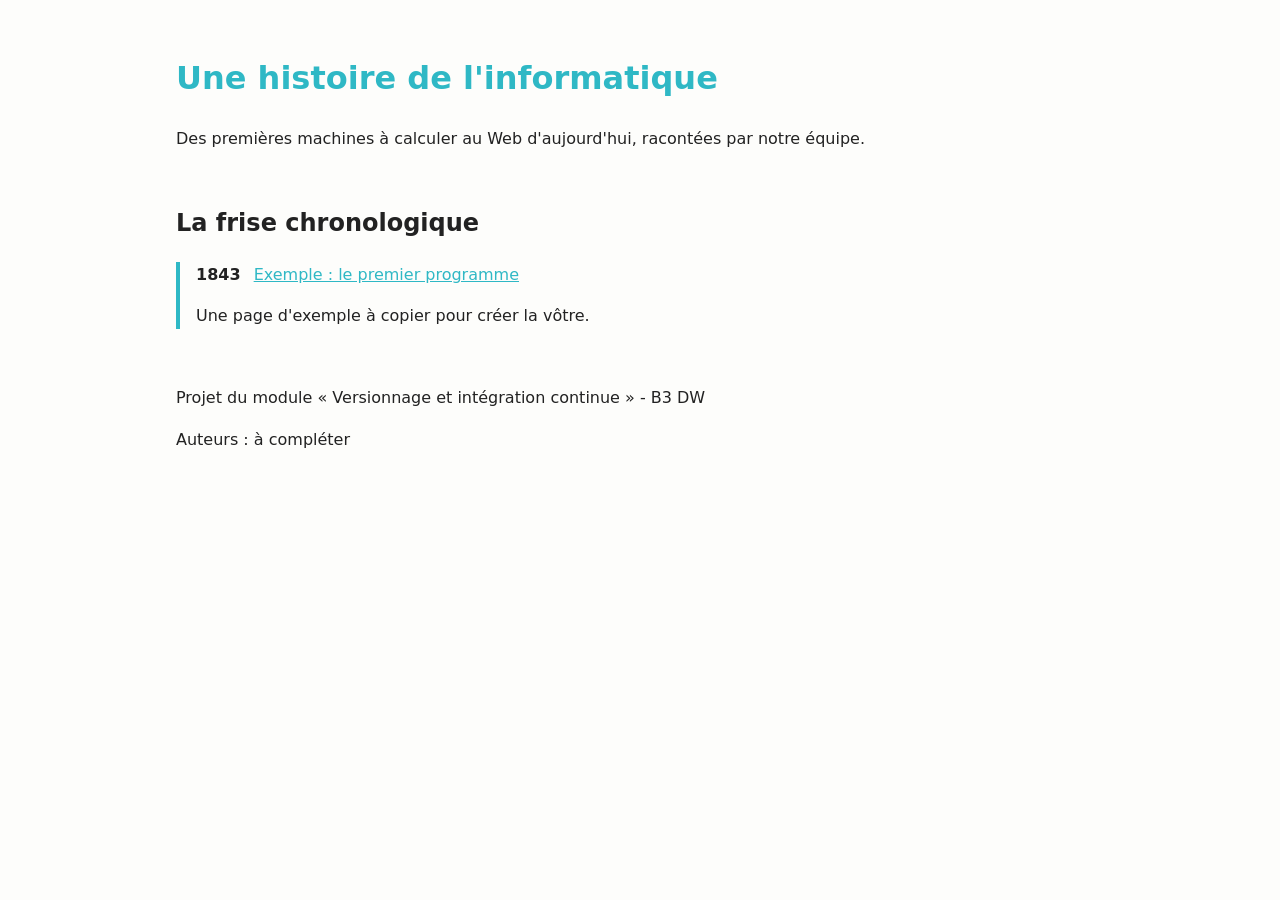
==== index.html @ bcfbe8e5 "commit initial" ====
<!DOCTYPE html>
<html lang="fr">
<head>
  <meta charset="utf-8">
  <meta name="viewport" content="width=device-width, initial-scale=1">
  <title>Une histoire de l'informatique</title>
  <link rel="stylesheet" href="style.css">
</head>
<body>
  <header>
    <h1>Une histoire de l'informatique</h1>
    <p>Des premières machines à calculer au Web d'aujourd'hui, racontées par notre équipe.</p>
  </header>

  <main>
    <h2>La frise chronologique</h2>

    <!--
      Chaque membre ajoute SA page à la frise, à la bonne place dans l'ordre chronologique.
      Copiez le bloc <li> d'exemple, puis adaptez l'année, le titre, le lien et le résumé.
      Toute l'équipe modifie cette liste : pensez à mettre votre branche à jour depuis develop.
    -->
    <ol class="frise">
      <li>
        <span class="annee">1843</span>
        <a href="pages/exemple.html">Exemple : le premier programme</a>
        <p>Une page d'exemple à copier pour créer la vôtre.</p>
      </li>
      <!-- Membre 1 : ajoutez votre page ici -->
      <!-- Membre 2 : ajoutez votre page ici -->
      <!-- Membre 3 : ajoutez votre page ici -->
      <!-- Membre 4 : ajoutez votre page ici -->
      <!-- Membre 5 : ajoutez votre page ici -->
    </ol>
  </main>

  <footer>
    <p>Projet du module « Versionnage et intégration continue » - B3 DW</p>
    <!-- Liste des auteurs : chacun ajoute son nom -->
    <p>Auteurs : à compléter</p>
  </footer>
</body>
</html>
---- style.css ----
:root {
  --couleur-texte: #222;
  --couleur-fond: #fdfdfb;
  --couleur-accent: #2fb8c5;
  --largeur-max: 60rem;
}

* {
  box-sizing: border-box;
}

body {
  margin: 0 auto;
  padding: 1rem;
  max-width: var(--largeur-max);
  font-family: system-ui, sans-serif;
  line-height: 1.6;
  color: var(--couleur-texte);
  background-color: var(--couleur-fond);
}

header,
footer {
  padding: 1rem 0;
}

h1 {
  color: var(--couleur-accent);
}

a {
  color: var(--couleur-accent);
}

.frise {
  list-style: none;
  padding-left: 0;
  border-left: 4px solid var(--couleur-accent);
}

.frise li {
  margin: 0 0 1.5rem;
  padding-left: 1rem;
}

.annee {
  display: inline-block;
  margin-right: 0.5rem;
  font-weight: bold;
}
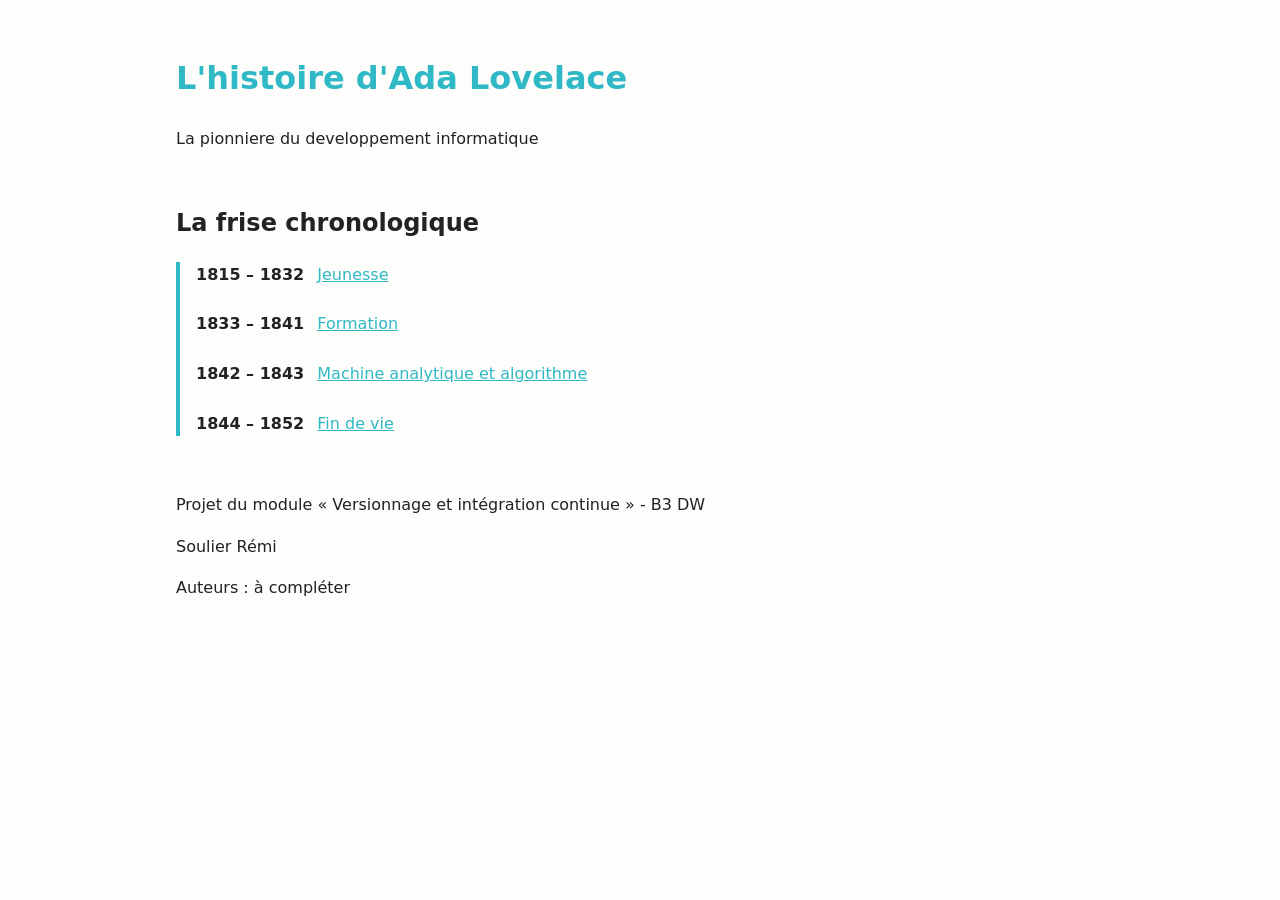
==== commit 56947e7b: "feat(index): ajout de la frise chronologique d ada lovelace" ====
--- a/index.html
+++ b/index.html
@@ -3,40 +3,48 @@
 <head>
   <meta charset="utf-8">
   <meta name="viewport" content="width=device-width, initial-scale=1">
-  <title>Une histoire de l'informatique</title>
+  <title>L'histoire d'Ada Lovelace</title>
   <link rel="stylesheet" href="style.css">
 </head>
 <body>
   <header>
-    <h1>Une histoire de l'informatique</h1>
-    <p>Des premières machines à calculer au Web d'aujourd'hui, racontées par notre équipe.</p>
+    <h1>L'histoire d'Ada Lovelace</h1>
+    <p>La pionniere du developpement informatique</p>
   </header>
 
   <main>
     <h2>La frise chronologique</h2>
 
-    <!--
-      Chaque membre ajoute SA page à la frise, à la bonne place dans l'ordre chronologique.
-      Copiez le bloc <li> d'exemple, puis adaptez l'année, le titre, le lien et le résumé.
-      Toute l'équipe modifie cette liste : pensez à mettre votre branche à jour depuis develop.
-    -->
+
     <ol class="frise">
+
+      <!--jeunesse-->
       <li>
-        <span class="annee">1843</span>
-        <a href="pages/exemple.html">Exemple : le premier programme</a>
-        <p>Une page d'exemple à copier pour créer la vôtre.</p>
+        <span class="annee">1815 – 1832</span>
+        <a href="pages/jeunesse.html">Jeunesse</a>
       </li>
-      <!-- Membre 1 : ajoutez votre page ici -->
-      <!-- Membre 2 : ajoutez votre page ici -->
-      <!-- Membre 3 : ajoutez votre page ici -->
-      <!-- Membre 4 : ajoutez votre page ici -->
-      <!-- Membre 5 : ajoutez votre page ici -->
+      <!--formation-->
+      <li>
+        <span class="annee">1833 – 1841</span>
+        <a href="pages/formation.html">Formation</a>
+      </li>
+      <!--machine analytique et algorithme-->
+      <li>
+        <span class="annee">1842 – 1843</span>
+        <a href="pages/machine_analytique.html">Machine analytique et algorithme</a>
+      </li>
+      <!--fin de vie-->
+      <li>
+        <span class="annee">1844 – 1852</span>
+        <a href="pages/fin_de_vie.html">Fin de vie</a>
+      </li>
     </ol>
   </main>
 
   <footer>
     <p>Projet du module « Versionnage et intégration continue » - B3 DW</p>
     <!-- Liste des auteurs : chacun ajoute son nom -->
+    <p>Soulier Rémi</p>
     <p>Auteurs : à compléter</p>
   </footer>
 </body>
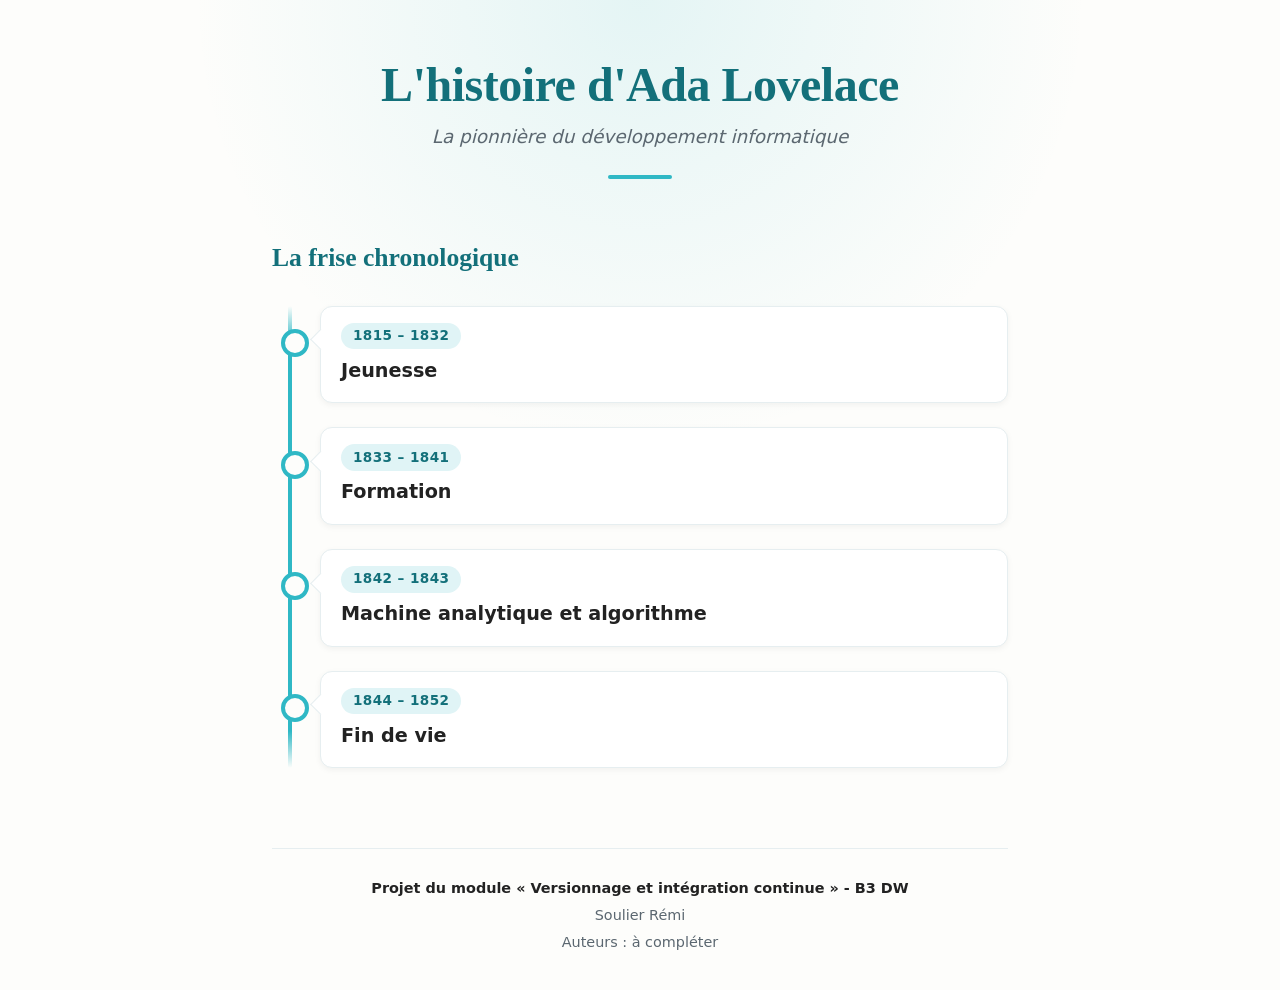
==== commit 5eaaa887: "style(index):mise à jour du style de la page" ====
--- a/index.html
+++ b/index.html
@@ -9,7 +9,7 @@
 <body>
   <header>
     <h1>L'histoire d'Ada Lovelace</h1>
-    <p>La pionniere du developpement informatique</p>
+    <p>La pionnière du développement informatique</p>
   </header>
 
   <main>
--- a/style.css
+++ b/style.css
@@ -1,8 +1,13 @@
 :root {
   --couleur-texte: #222;
+  --couleur-texte-doux: #5b6770;
   --couleur-fond: #fdfdfb;
   --couleur-accent: #2fb8c5;
-  --largeur-max: 60rem;
+  /* Version foncée de l'accent : lisible sur fond clair (contraste AA) */
+  --couleur-accent-fonce: #13707a;
+  --couleur-bordure: #e6eef0;
+  --police-titres: Georgia, "Times New Roman", serif;
+  --largeur-max: 48rem;
 }
 
 * {
@@ -11,40 +16,230 @@
 
 body {
   margin: 0 auto;
-  padding: 1rem;
+  padding: 0 1rem;
   max-width: var(--largeur-max);
-  font-family: system-ui, sans-serif;
+  min-height: 100vh;
+  display: flex;
+  flex-direction: column;
+  font-family: system-ui, -apple-system, "Segoe UI", sans-serif;
   line-height: 1.6;
   color: var(--couleur-texte);
   background-color: var(--couleur-fond);
-}
-
-header,
+  background-image: radial-gradient(
+    circle at top,
+    color-mix(in srgb, var(--couleur-accent) 12%, transparent),
+    transparent 28rem
+  );
+  background-repeat: no-repeat;
+}
+
+main {
+  flex: 1;
+}
+
+/* ===== En-tête ===== */
+
+header {
+  padding: 3.5rem 0 2rem;
+  text-align: center;
+}
+
+header::after {
+  content: "";
+  display: block;
+  width: 4rem;
+  height: 4px;
+  margin: 1.5rem auto 0;
+  border-radius: 2px;
+  background-color: var(--couleur-accent);
+}
+
+h1,
+h2 {
+  font-family: var(--police-titres);
+  font-weight: 700;
+  line-height: 1.2;
+  color: var(--couleur-accent-fonce);
+}
+
+h1 {
+  margin: 0 0 0.5rem;
+  font-size: clamp(2rem, 6vw, 3rem);
+  letter-spacing: -0.01em;
+  text-wrap: balance;
+}
+
+header > p {
+  margin: 0;
+  font-size: 1.15rem;
+  font-style: italic;
+  color: var(--couleur-texte-doux);
+}
+
+h2 {
+  margin: 2rem 0 1rem;
+  font-size: 1.6rem;
+}
+
+a {
+  color: var(--couleur-accent-fonce);
+  text-underline-offset: 0.2em;
+}
+
+a:hover {
+  color: var(--couleur-accent);
+}
+
+/* ===== Pied de page ===== */
+
 footer {
-  padding: 1rem 0;
-}
-
-h1 {
-  color: var(--couleur-accent);
-}
-
-a {
-  color: var(--couleur-accent);
-}
+  margin-top: 3rem;
+  padding: 1.5rem 0 2rem;
+  border-top: 1px solid var(--couleur-bordure);
+  font-size: 0.9rem;
+  text-align: center;
+  color: var(--couleur-texte-doux);
+}
+
+footer p {
+  margin: 0.25rem 0;
+}
+
+footer p:first-child {
+  font-weight: 600;
+  color: var(--couleur-texte);
+}
+
+/* ===== Frise chronologique ===== */
 
 .frise {
+  position: relative;
   list-style: none;
-  padding-left: 0;
-  border-left: 4px solid var(--couleur-accent);
-}
-
+  margin: 2rem 0;
+  padding: 0;
+}
+
+/* La ligne verticale */
+.frise::before {
+  content: "";
+  position: absolute;
+  top: 0;
+  bottom: 0;
+  left: 1rem;
+  width: 4px;
+  border-radius: 2px;
+  background: linear-gradient(
+    to bottom,
+    transparent,
+    var(--couleur-accent) 8%,
+    var(--couleur-accent) 92%,
+    transparent
+  );
+}
+
+/* Chaque étape = une carte */
 .frise li {
-  margin: 0 0 1.5rem;
-  padding-left: 1rem;
-}
-
+  position: relative;
+  display: flex;
+  flex-direction: column;
+  gap: 0.4rem;
+  margin: 0 0 1.5rem 3rem;
+  padding: 1rem 1.25rem;
+  background-color: #fff;
+  border: 1px solid var(--couleur-bordure);
+  border-radius: 0.75rem;
+  box-shadow: 0 2px 6px rgba(0, 0, 0, 0.05);
+  transition: transform 0.2s ease, box-shadow 0.2s ease;
+}
+
+/* Le point sur la ligne */
+.frise li::before {
+  content: "";
+  position: absolute;
+  top: 1.4rem;
+  left: calc(-2rem + 2px - 0.625rem);
+  width: 1.25rem;
+  height: 1.25rem;
+  border-radius: 50%;
+  background-color: var(--couleur-fond);
+  border: 4px solid var(--couleur-accent);
+  transition: background-color 0.2s ease, transform 0.2s ease;
+}
+
+/* Petite flèche qui relie la carte au point */
+.frise li::after {
+  content: "";
+  position: absolute;
+  top: 1.6rem;
+  left: -0.5rem;
+  width: 0.9rem;
+  height: 0.9rem;
+  background-color: #fff;
+  border-left: 1px solid var(--couleur-bordure);
+  border-bottom: 1px solid var(--couleur-bordure);
+  transform: rotate(45deg);
+}
+
+/* Les années en badge */
 .annee {
-  display: inline-block;
-  margin-right: 0.5rem;
+  width: fit-content;
+  padding: 0.15rem 0.75rem;
+  font-size: 0.85rem;
   font-weight: bold;
-}
+  letter-spacing: 0.03em;
+  color: var(--couleur-accent-fonce);
+  background-color: color-mix(in srgb, var(--couleur-accent) 15%, white);
+  border-radius: 999px;
+}
+
+/* Le titre de l'étape */
+.frise a {
+  font-size: 1.2rem;
+  font-weight: 600;
+  color: var(--couleur-texte);
+  text-decoration: none;
+}
+
+/* Toute la carte devient cliquable */
+.frise a::after {
+  content: "";
+  position: absolute;
+  inset: 0;
+  z-index: 1;
+  border-radius: 0.75rem;
+}
+
+/* Survol et focus clavier */
+.frise li:hover,
+.frise li:focus-within {
+  transform: translateX(6px);
+  box-shadow: 0 6px 18px rgba(47, 184, 197, 0.2);
+}
+
+.frise li:hover::before,
+.frise li:focus-within::before {
+  background-color: var(--couleur-accent);
+  transform: scale(1.15);
+}
+
+.frise li:hover a,
+.frise li:focus-within a {
+  color: var(--couleur-accent-fonce);
+}
+
+.frise a:focus-visible {
+  outline: none;
+}
+
+.frise li:focus-within {
+  outline: 3px solid var(--couleur-accent);
+  outline-offset: 3px;
+}
+
+/* Respect des préférences d'animation */
+@media (prefers-reduced-motion: reduce) {
+  .frise li,
+  .frise li::before {
+    transition: none;
+  }
+}
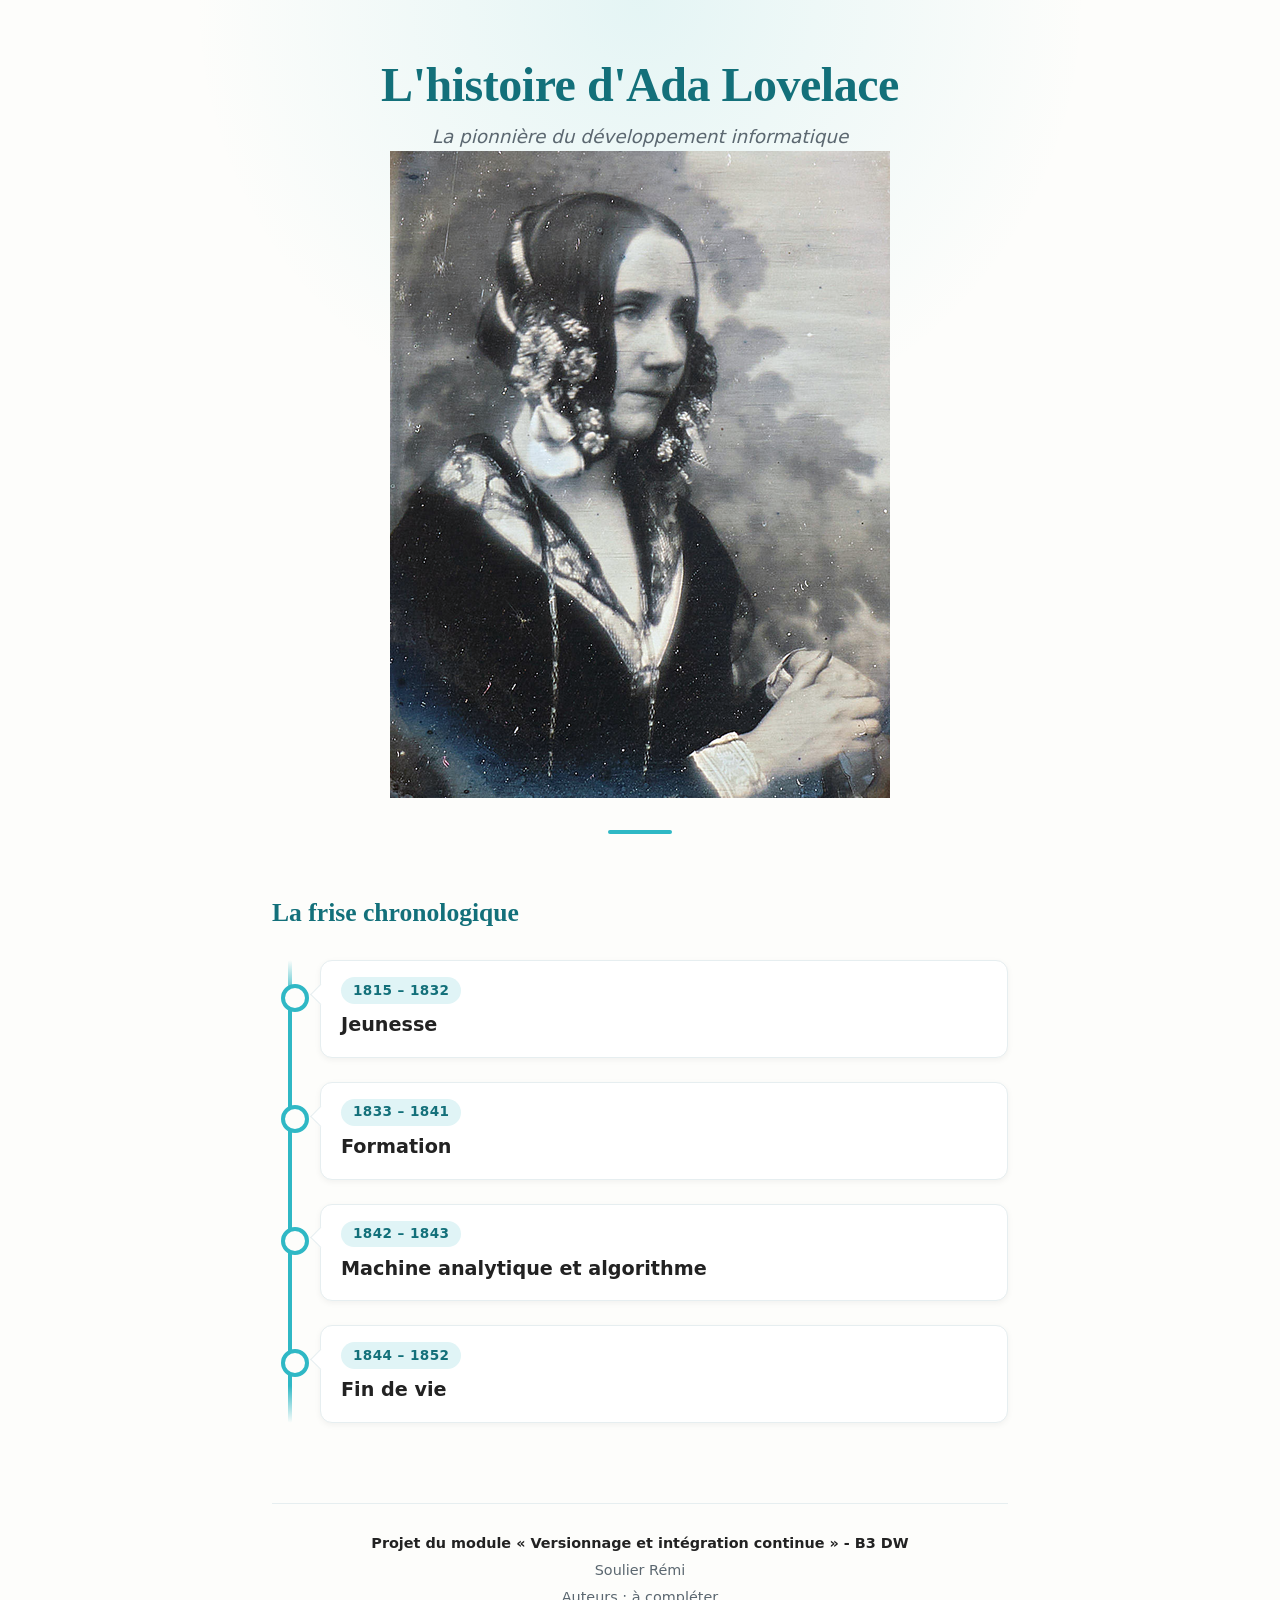
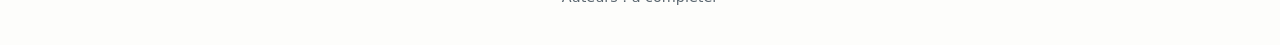
==== commit c5147ac0: "feat(index): ajout du portrait" ====
--- a/index.html
+++ b/index.html
@@ -10,9 +10,12 @@
   <header>
     <h1>L'histoire d'Ada Lovelace</h1>
     <p>La pionnière du développement informatique</p>
+    <img src="assets/ada_lovelace.png" alt="Portrait d'Ada Lovelace">
+
   </header>
 
   <main>
+
     <h2>La frise chronologique</h2>
 
 
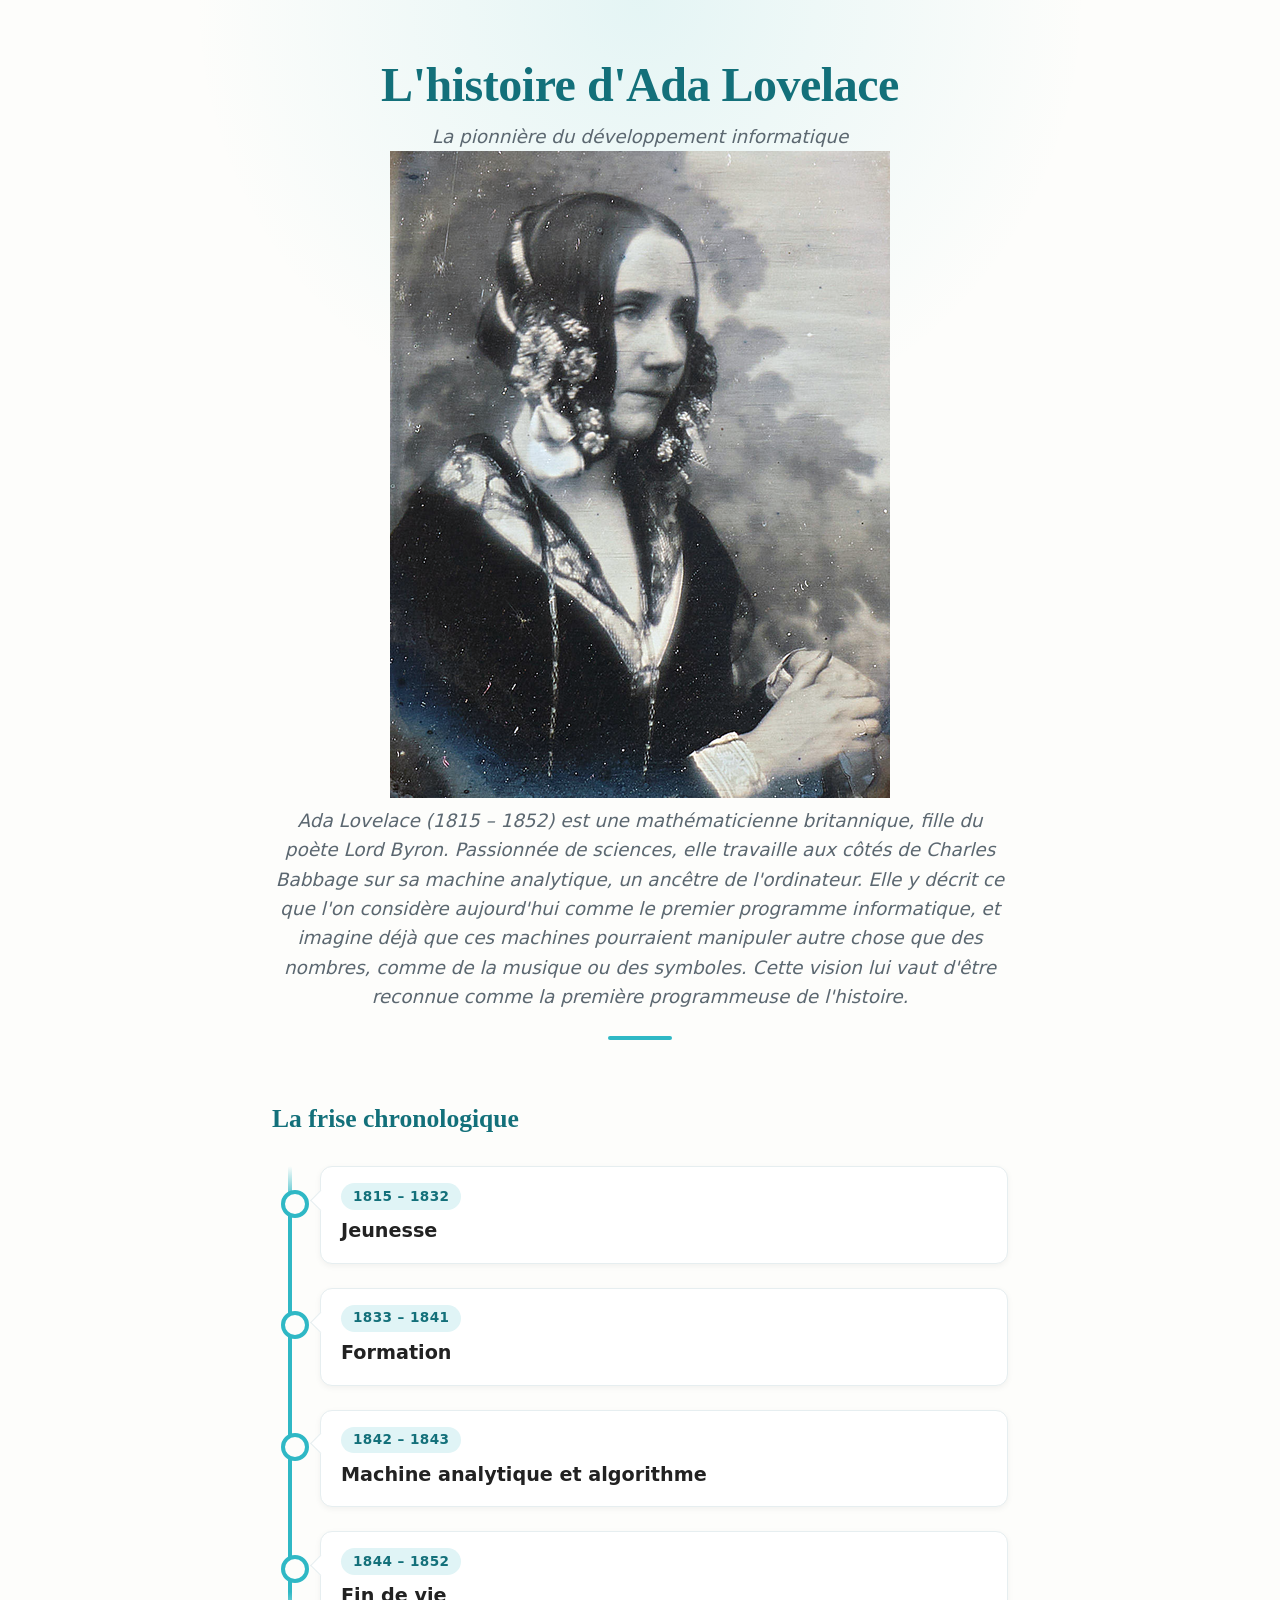
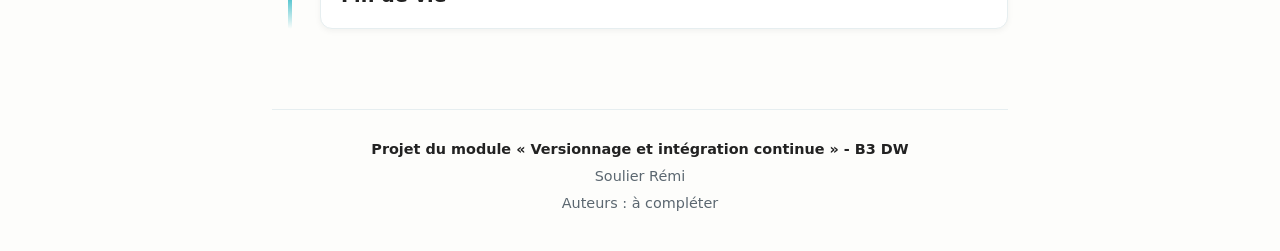
==== commit 44fa179a: "feat(index): ajout de la biographie" ====
--- a/index.html
+++ b/index.html
@@ -11,7 +11,14 @@
     <h1>L'histoire d'Ada Lovelace</h1>
     <p>La pionnière du développement informatique</p>
     <img src="assets/ada_lovelace.png" alt="Portrait d'Ada Lovelace">
-
+    <p>
+      Ada Lovelace (1815 – 1852) est une mathématicienne britannique, fille du poète Lord Byron.
+      Passionnée de sciences, elle travaille aux côtés de Charles Babbage sur sa machine analytique,
+      un ancêtre de l'ordinateur. Elle y décrit ce que l'on considère aujourd'hui comme le premier
+      programme informatique, et imagine déjà que ces machines pourraient manipuler autre chose que
+      des nombres, comme de la musique ou des symboles. Cette vision lui vaut d'être reconnue comme
+      la première programmeuse de l'histoire.
+    </p>
   </header>
 
   <main>
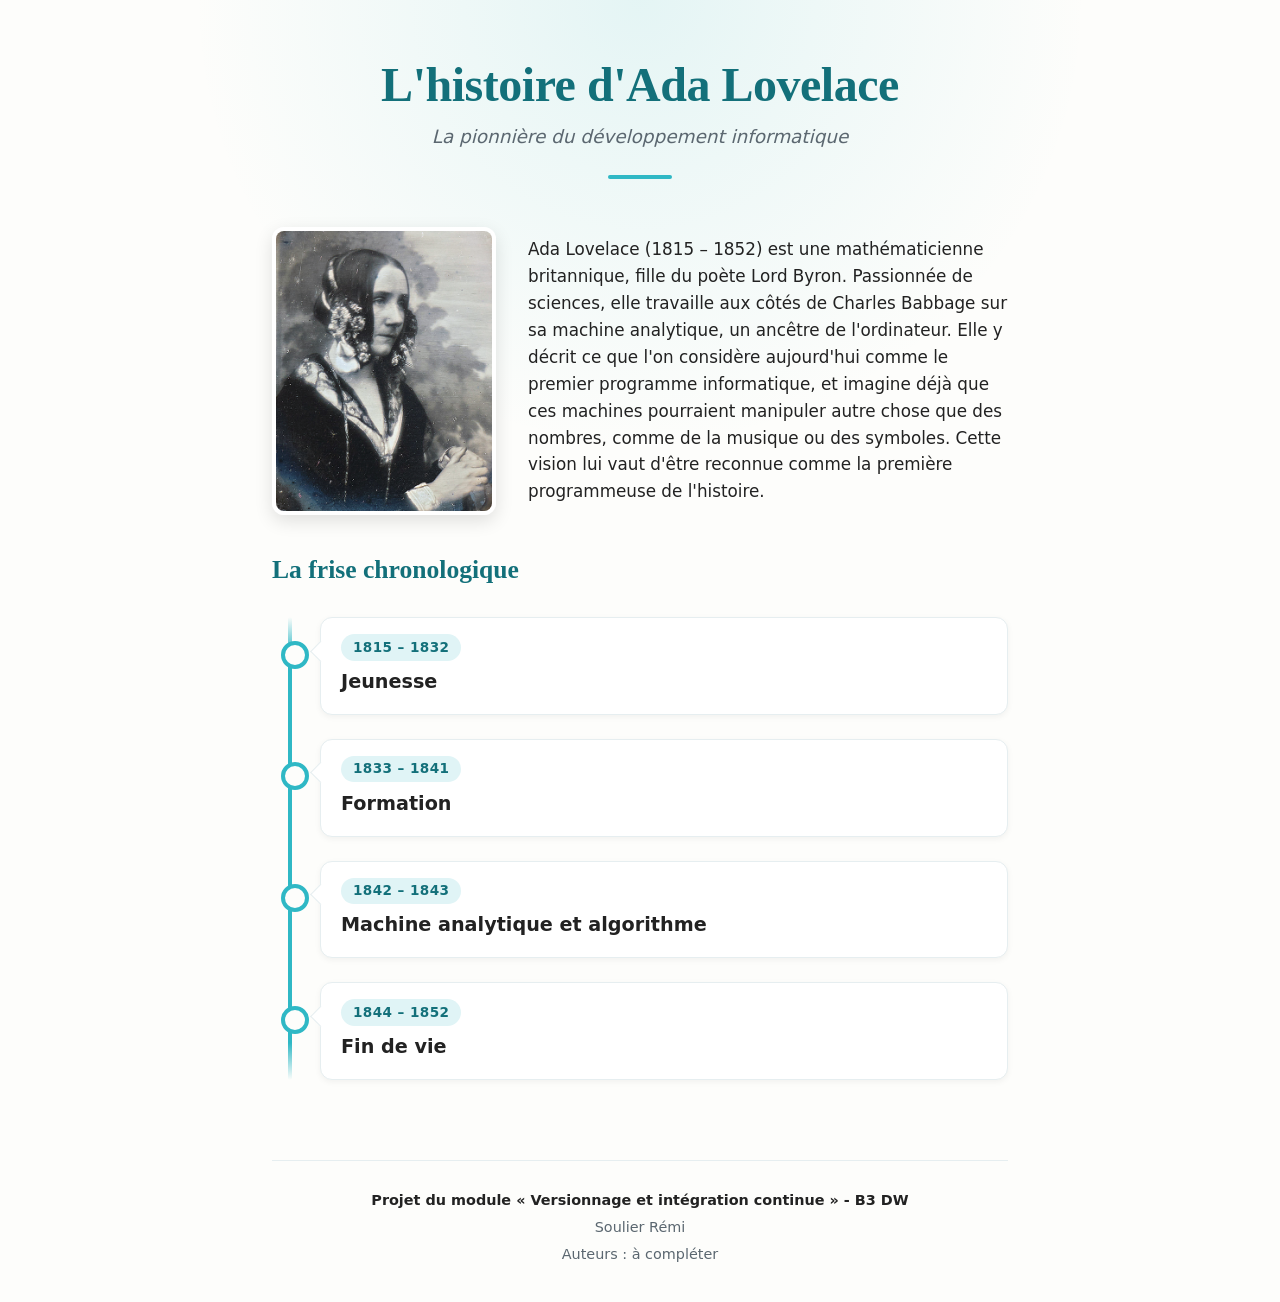
==== commit ff361cb3: "style(index): mise en page" ====
--- a/index.html
+++ b/index.html
@@ -10,18 +10,21 @@
   <header>
     <h1>L'histoire d'Ada Lovelace</h1>
     <p>La pionnière du développement informatique</p>
-    <img src="assets/ada_lovelace.png" alt="Portrait d'Ada Lovelace">
-    <p>
-      Ada Lovelace (1815 – 1852) est une mathématicienne britannique, fille du poète Lord Byron.
-      Passionnée de sciences, elle travaille aux côtés de Charles Babbage sur sa machine analytique,
-      un ancêtre de l'ordinateur. Elle y décrit ce que l'on considère aujourd'hui comme le premier
-      programme informatique, et imagine déjà que ces machines pourraient manipuler autre chose que
-      des nombres, comme de la musique ou des symboles. Cette vision lui vaut d'être reconnue comme
-      la première programmeuse de l'histoire.
-    </p>
   </header>
 
   <main>
+    <!--portrait et biographie-->
+    <section class="presentation">
+      <img src="assets/ada_lovelace.png" alt="Portrait d'Ada Lovelace">
+      <p>
+        Ada Lovelace (1815 – 1852) est une mathématicienne britannique, fille du poète Lord Byron.
+        Passionnée de sciences, elle travaille aux côtés de Charles Babbage sur sa machine analytique,
+        un ancêtre de l'ordinateur. Elle y décrit ce que l'on considère aujourd'hui comme le premier
+        programme informatique, et imagine déjà que ces machines pourraient manipuler autre chose que
+        des nombres, comme de la musique ou des symboles. Cette vision lui vaut d'être reconnue comme
+        la première programmeuse de l'histoire.
+      </p>
+    </section>
 
     <h2>La frise chronologique</h2>
 
--- a/style.css
+++ b/style.css
@@ -90,6 +90,46 @@
   color: var(--couleur-accent);
 }
 
+/* ===== Portrait et biographie ===== */
+
+.presentation {
+  display: flex;
+  align-items: center;
+  gap: 2rem;
+  margin: 1rem 0 2.5rem;
+}
+
+.presentation img {
+  flex: 0 0 14rem;
+  width: 14rem;
+  height: auto;
+  border-radius: 0.75rem;
+  border: 4px solid #fff;
+  box-shadow: 0 6px 18px rgba(0, 0, 0, 0.12);
+}
+
+.presentation p {
+  margin: 0;
+  font-size: 1.05rem;
+}
+
+/* Sur petit écran : le portrait passe au-dessus du texte */
+@media (max-width: 40rem) {
+  .presentation {
+    flex-direction: column;
+    text-align: center;
+  }
+
+  .presentation img {
+    flex-basis: auto;
+    width: min(14rem, 70%);
+  }
+
+  .presentation p {
+    text-align: left;
+  }
+}
+
 /* ===== Pied de page ===== */
 
 footer {
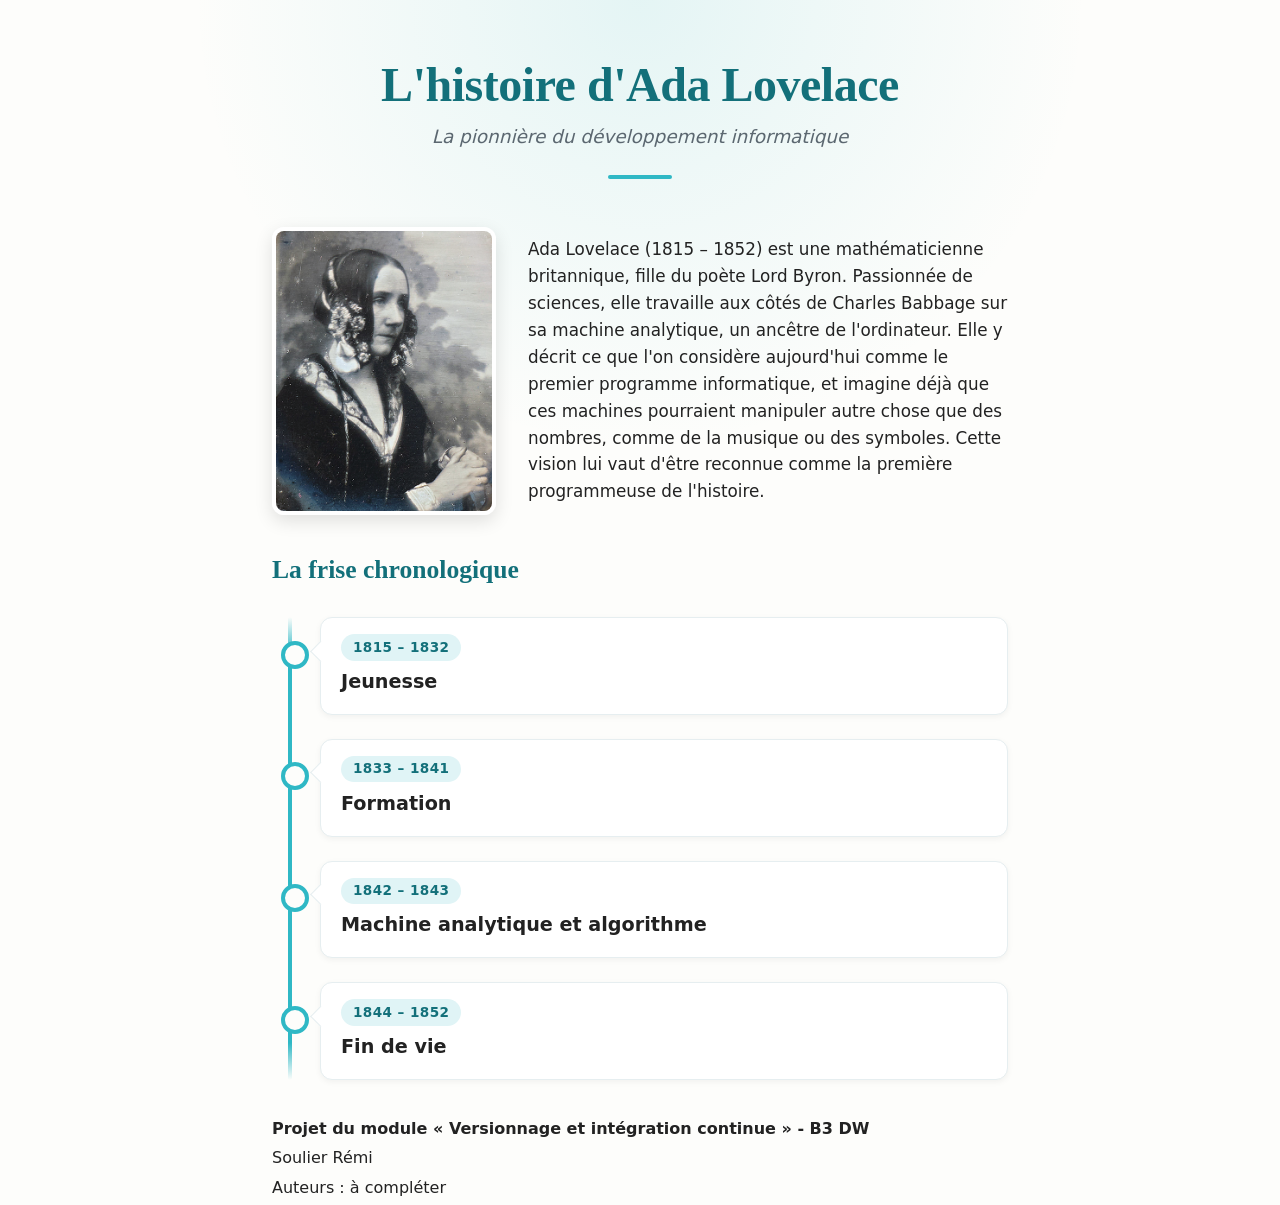
==== commit 28fa9507: "test: casse le HTML pour vérifier la CI" ====
--- a/index.html
+++ b/index.html
@@ -35,7 +35,7 @@
       <li>
         <span class="annee">1815 – 1832</span>
         <a href="pages/jeunesse.html">Jeunesse</a>
-      </li>
+      
       <!--formation-->
       <li>
         <span class="annee">1833 – 1841</span>
--- a/style.css
+++ b/style.css
@@ -3,10 +3,11 @@
   --couleur-texte-doux: #5b6770;
   --couleur-fond: #fdfdfb;
   --couleur-accent: #2fb8c5;
+
   /* Version foncée de l'accent : lisible sur fond clair (contraste AA) */
   --couleur-accent-fonce: #13707a;
   --couleur-bordure: #e6eef0;
-  --police-titres: Georgia, "Times New Roman", serif;
+  --police-titres: georgia, "Times New Roman", serif;
   --largeur-max: 48rem;
 }
 
@@ -105,7 +106,11 @@
   height: auto;
   border-radius: 0.75rem;
   border: 4px solid #fff;
-  box-shadow: 0 6px 18px rgba(0, 0, 0, 0.12);
+  box-shadow: 0 6px 18px rgb(0 0 0 / 12%);
+}
+
+footer p {
+  margin: 0.25rem 0;
 }
 
 .presentation p {
@@ -114,40 +119,28 @@
 }
 
 /* Sur petit écran : le portrait passe au-dessus du texte */
-@media (max-width: 40rem) {
+@media (width <= 40rem) {
   .presentation {
     flex-direction: column;
     text-align: center;
   }
-
-  .presentation img {
-    flex-basis: auto;
-    width: min(14rem, 70%);
-  }
-
-  .presentation p {
-    text-align: left;
-  }
-}
-
+}
+
+
+footer p:first-child {
+  font-weight: 600;
+  color: var(--couleur-texte);
+}
+
+{
 /* ===== Pied de page ===== */
 
-footer {
   margin-top: 3rem;
   padding: 1.5rem 0 2rem;
   border-top: 1px solid var(--couleur-bordure);
   font-size: 0.9rem;
   text-align: center;
   color: var(--couleur-texte-doux);
-}
-
-footer p {
-  margin: 0.25rem 0;
-}
-
-footer p:first-child {
-  font-weight: 600;
-  color: var(--couleur-texte);
 }
 
 /* ===== Frise chronologique ===== */
@@ -188,7 +181,7 @@
   background-color: #fff;
   border: 1px solid var(--couleur-bordure);
   border-radius: 0.75rem;
-  box-shadow: 0 2px 6px rgba(0, 0, 0, 0.05);
+  box-shadow: 0 2px 6px rgb(0 0 0 / 5%);
   transition: transform 0.2s ease, box-shadow 0.2s ease;
 }
 
@@ -253,10 +246,14 @@
 .frise li:hover,
 .frise li:focus-within {
   transform: translateX(6px);
-  box-shadow: 0 6px 18px rgba(47, 184, 197, 0.2);
+  box-shadow: 0 6px 18px rgb(47 184 197 / 20%);
 }
 
 .frise li:hover::before,
+.frise a:focus-visible {
+  outline: none;
+}
+
 .frise li:focus-within::before {
   background-color: var(--couleur-accent);
   transform: scale(1.15);
@@ -267,9 +264,6 @@
   color: var(--couleur-accent-fonce);
 }
 
-.frise a:focus-visible {
-  outline: none;
-}
 
 .frise li:focus-within {
   outline: 3px solid var(--couleur-accent);
